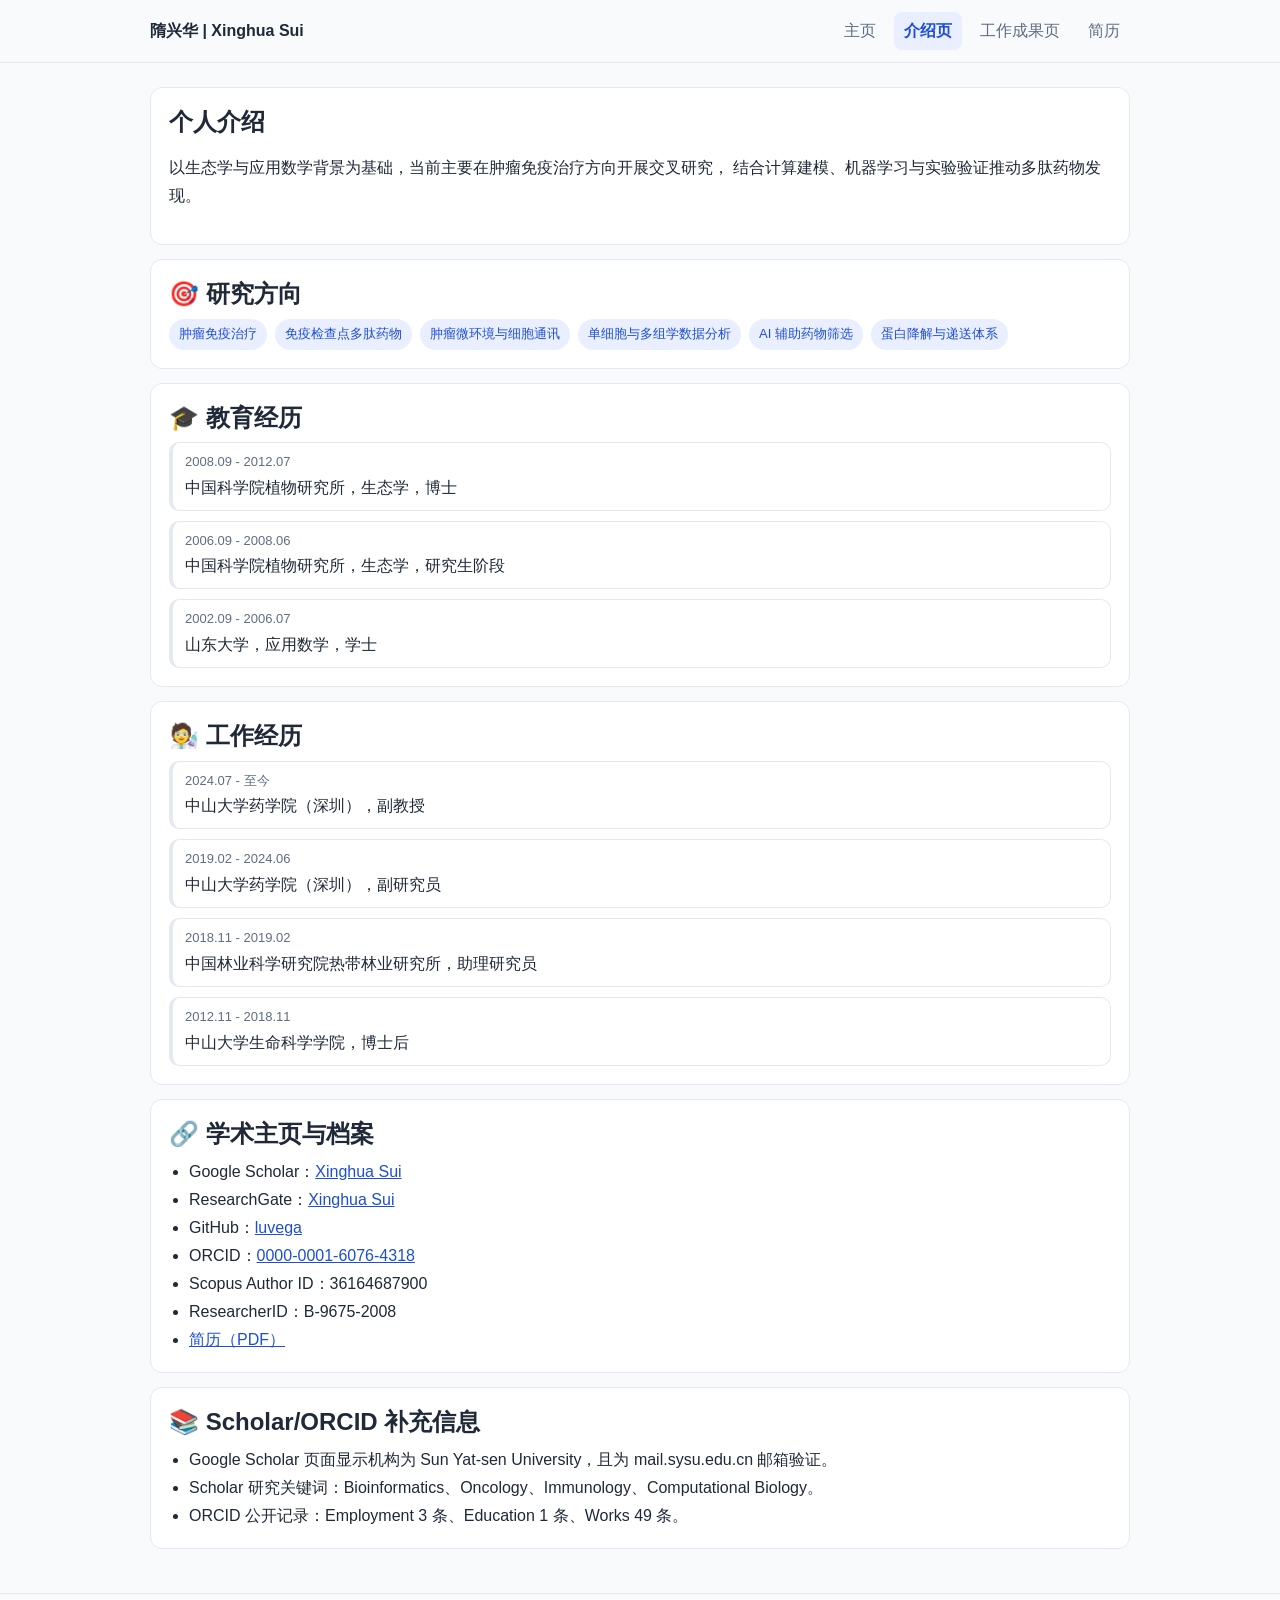
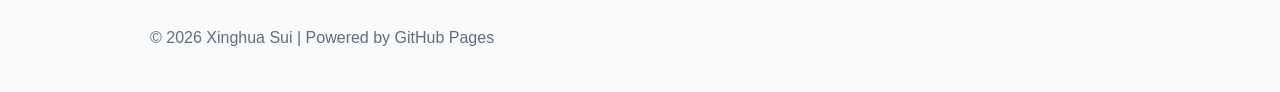
==== about.html @ 60b4a50c "Initial GitHub Pages site for personal academic profile. Includes homepage, about page, works page, " ====
<!doctype html>
<html lang="zh-CN">
  <head>
    <meta charset="UTF-8" />
    <meta name="viewport" content="width=device-width, initial-scale=1.0" />
    <meta name="description" content="隋兴华个人介绍：教育经历、工作经历、研究方向与学术信息。" />
    <title>介绍页 | 隋兴华</title>
    <link rel="stylesheet" href="styles.css" />
  </head>
  <body data-page="about">
    <header class="site-header">
      <div class="container nav-wrap">
        <a class="brand" href="index.html">隋兴华 | Xinghua Sui</a>
        <nav class="site-nav">
          <a href="index.html">主页</a>
          <a href="about.html">介绍页</a>
          <a href="works.html">工作成果页</a>
          <a href="cv.pdf" target="_blank" rel="noopener">简历</a>
        </nav>
      </div>
    </header>

    <main class="container page">
      <section class="section">
        <h1>个人介绍</h1>
        <p>
          以生态学与应用数学背景为基础，当前主要在肿瘤免疫治疗方向开展交叉研究，
          结合计算建模、机器学习与实验验证推动多肽药物发现。
        </p>
      </section>

      <section class="section">
        <h2>🎯 研究方向</h2>
        <div class="chip-list">
          <span class="chip">肿瘤免疫治疗</span>
          <span class="chip">免疫检查点多肽药物</span>
          <span class="chip">肿瘤微环境与细胞通讯</span>
          <span class="chip">单细胞与多组学数据分析</span>
          <span class="chip">AI 辅助药物筛选</span>
          <span class="chip">蛋白降解与递送体系</span>
        </div>
      </section>

      <section class="section">
        <h2>🎓 教育经历</h2>
        <div class="timeline compact">
          <article class="timeline-item">
            <div class="meta">2008.09 - 2012.07</div>
            <div>中国科学院植物研究所，生态学，博士</div>
          </article>
          <article class="timeline-item">
            <div class="meta">2006.09 - 2008.06</div>
            <div>中国科学院植物研究所，生态学，研究生阶段</div>
          </article>
          <article class="timeline-item">
            <div class="meta">2002.09 - 2006.07</div>
            <div>山东大学，应用数学，学士</div>
          </article>
        </div>
      </section>

      <section class="section">
        <h2>🧑‍🔬 工作经历</h2>
        <div class="timeline compact">
          <article class="timeline-item">
            <div class="meta">2024.07 - 至今</div>
            <div>中山大学药学院（深圳），副教授</div>
          </article>
          <article class="timeline-item">
            <div class="meta">2019.02 - 2024.06</div>
            <div>中山大学药学院（深圳），副研究员</div>
          </article>
          <article class="timeline-item">
            <div class="meta">2018.11 - 2019.02</div>
            <div>中国林业科学研究院热带林业研究所，助理研究员</div>
          </article>
          <article class="timeline-item">
            <div class="meta">2012.11 - 2018.11</div>
            <div>中山大学生命科学学院，博士后</div>
          </article>
        </div>
      </section>

      <section class="section">
        <h2>🔗 学术主页与档案</h2>
        <ul class="plain-list" id="profile-links">
          <li><a href="cv.pdf" target="_blank" rel="noopener">简历（PDF）</a></li>
        </ul>
      </section>

      <section class="section">
        <h2>📚 Scholar/ORCID 补充信息</h2>
        <ul class="plain-list" id="academic-summary-list"></ul>
      </section>
    </main>

    <footer class="site-footer">
      <div class="container">
        <p>© <span id="year"></span> Xinghua Sui | Powered by GitHub Pages</p>
      </div>
    </footer>

    <script src="script.js"></script>
  </body>
</html>
---- styles.css ----
:root {
  --bg: #f9fafc;
  --text: #1f2937;
  --muted: #5f6d83;
  --line: #e4e9f1;
  --brand: #1d4ed8;
  --brand-soft: #e9efff;
  --max: 980px;
}

* {
  box-sizing: border-box;
}

body {
  margin: 0;
  color: var(--text);
  background: var(--bg);
  font-family: "Segoe UI", "PingFang SC", "Microsoft YaHei", sans-serif;
  line-height: 1.75;
}

a {
  color: var(--brand);
}

.container {
  width: min(var(--max), 92vw);
  margin: 0 auto;
}

.site-header {
  position: sticky;
  top: 0;
  z-index: 20;
  background: rgba(249, 250, 252, 0.96);
  border-bottom: 1px solid var(--line);
}

.nav-wrap {
  padding: 12px 0;
  display: flex;
  align-items: center;
  justify-content: space-between;
  gap: 16px;
}

.brand {
  font-weight: 700;
  color: var(--text);
  text-decoration: none;
  white-space: nowrap;
}

.site-nav {
  display: flex;
  flex-wrap: wrap;
  gap: 8px;
}

.site-nav a {
  text-decoration: none;
  color: var(--muted);
  padding: 5px 10px;
  border-radius: 8px;
}

body[data-page="home"] .site-nav a[href="index.html"],
body[data-page="about"] .site-nav a[href="about.html"],
body[data-page="works"] .site-nav a[href="works.html"] {
  color: var(--brand);
  background: var(--brand-soft);
  font-weight: 600;
}

.page {
  padding: 24px 0 30px;
}

.section {
  background: #fff;
  border: 1px solid var(--line);
  border-radius: 12px;
  padding: 18px;
  margin-bottom: 14px;
}

h1,
h2 {
  margin: 0 0 8px;
  line-height: 1.35;
}

.muted {
  margin: 0;
  color: var(--muted);
}

.profile-block {
  background: #fff;
  border: 1px solid var(--line);
  border-radius: 12px;
  padding: 18px;
  margin-bottom: 14px;
  display: grid;
  grid-template-columns: 160px 1fr;
  gap: 16px;
  align-items: center;
}

.profile-photo img {
  width: 100%;
  border-radius: 10px;
  border: 1px solid var(--line);
}

.profile-text p {
  margin: 0 0 8px;
}

.link-row {
  display: flex;
  flex-wrap: wrap;
  gap: 14px;
}

.timeline {
  display: grid;
  gap: 10px;
}

.timeline-item {
  border-left: 4px solid var(--brand);
  background: #fff;
  border: 1px solid var(--line);
  border-left-width: 4px;
  border-radius: 10px;
  padding: 10px 12px;
}

.timeline-item .meta {
  font-size: 13px;
  color: var(--muted);
}

.timeline.compact .timeline-item {
  padding: 8px 12px;
}

.stats-grid {
  display: grid;
  grid-template-columns: repeat(2, minmax(0, 1fr));
  gap: 10px;
}

.stats-grid article {
  border: 1px solid var(--line);
  border-radius: 10px;
  padding: 12px;
  background: #fff;
  display: grid;
  gap: 4px;
}

.stats-grid strong {
  font-size: 22px;
  line-height: 1.2;
}

.stats-grid span {
  color: var(--muted);
  font-size: 14px;
}

.chip-list {
  display: flex;
  flex-wrap: wrap;
  gap: 8px;
}

.chip {
  padding: 4px 10px;
  border-radius: 999px;
  font-size: 13px;
  color: var(--brand);
  background: var(--brand-soft);
}

.plain-list {
  margin: 0;
  padding-left: 20px;
}

.paper-list,
.repo-grid,
.yearly-bars {
  display: grid;
  gap: 10px;
}

.paper-item,
.repo-item {
  border: 1px solid var(--line);
  border-radius: 10px;
  background: #fff;
  padding: 10px 12px;
}

.paper-item .year,
.repo-item .meta {
  color: var(--muted);
  font-size: 13px;
}

.bar-row {
  display: grid;
  grid-template-columns: 60px 1fr 56px;
  gap: 8px;
  align-items: center;
}

.bar {
  width: 100%;
  height: 10px;
  border-radius: 999px;
  background: #eef2f8;
  overflow: hidden;
}

.bar > span {
  display: block;
  height: 100%;
  background: linear-gradient(90deg, #3b82f6, #1d4ed8);
}

.site-footer {
  border-top: 1px solid var(--line);
  color: var(--muted);
  padding: 14px 0 24px;
}

@media (max-width: 760px) {
  .profile-block {
    grid-template-columns: 1fr;
  }

  .profile-photo img {
    max-width: 180px;
  }

  .stats-grid {
    grid-template-columns: 1fr;
  }
}
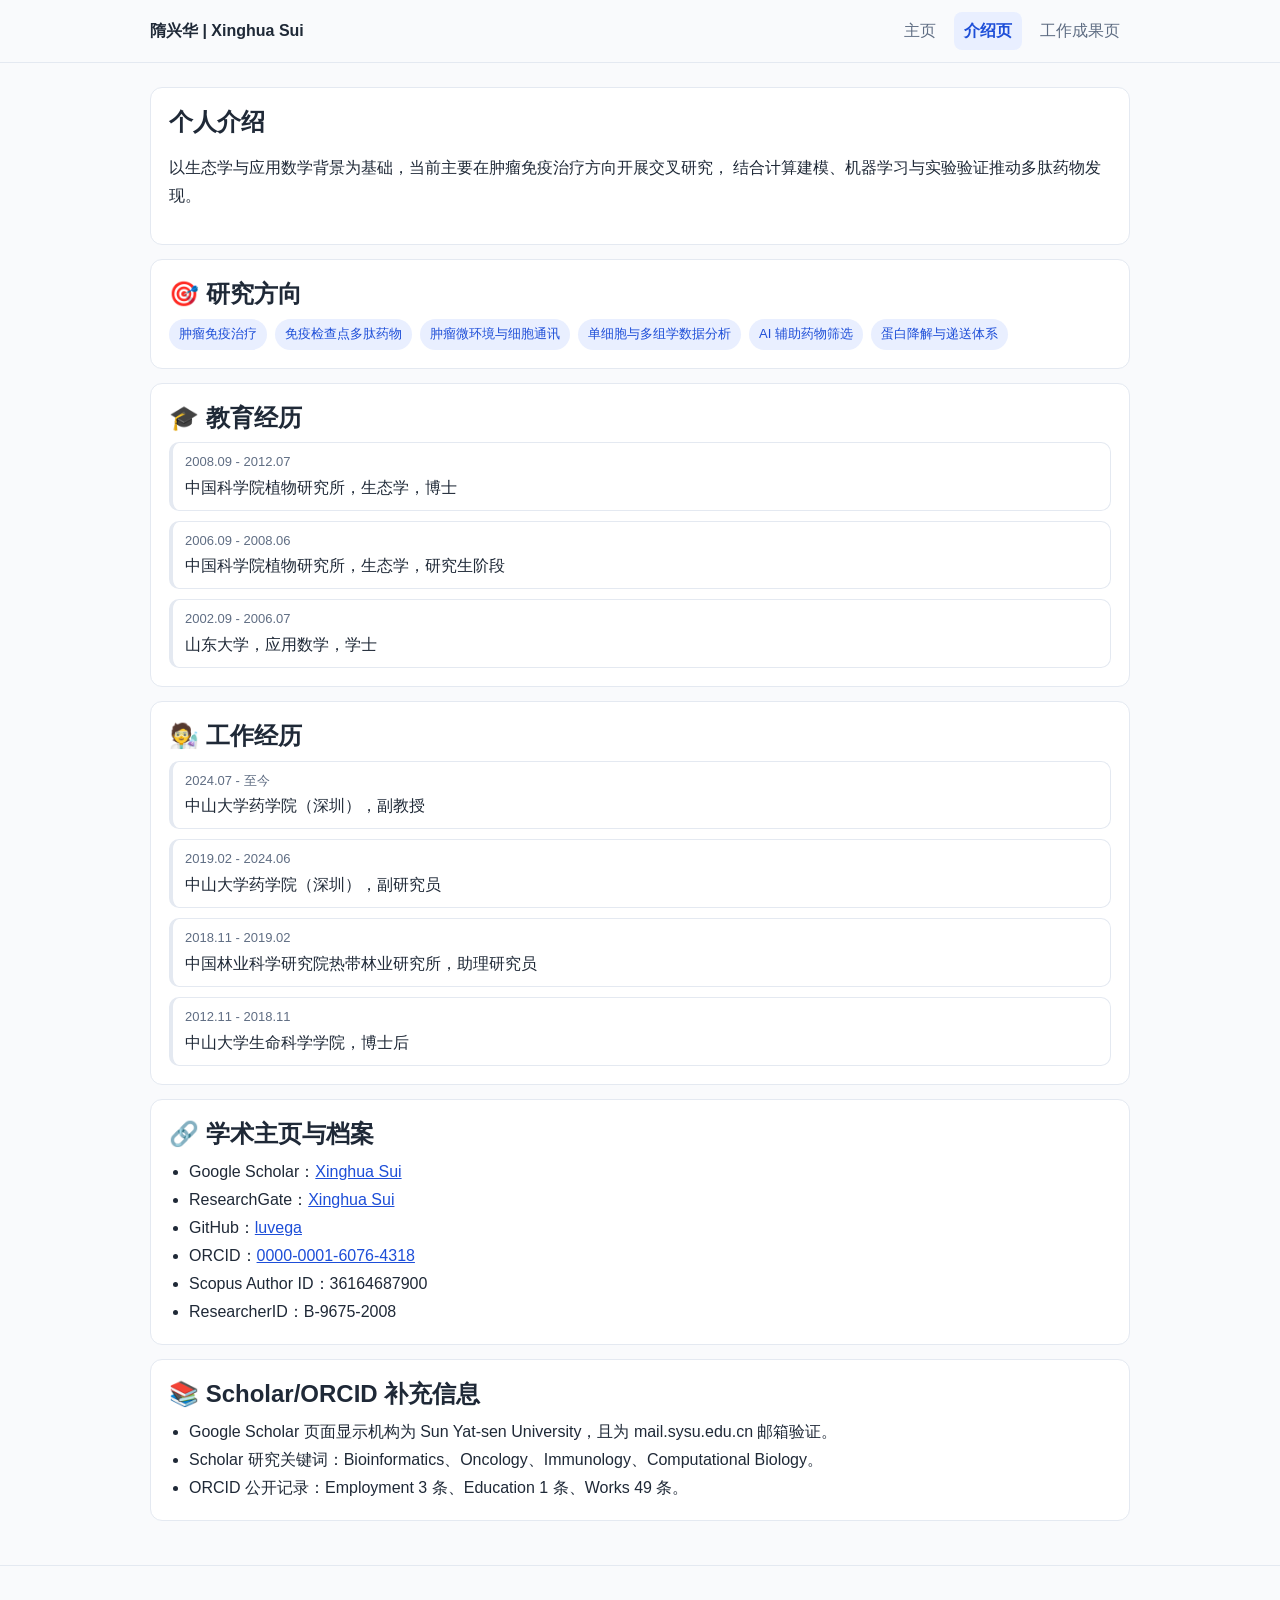
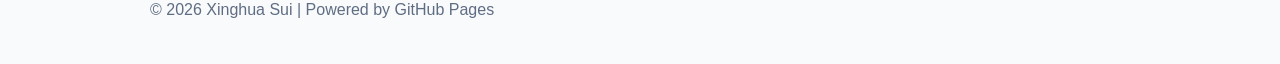
==== commit a148d7ce: "Remove resume links and remove cv.pdf from published site. The site now only keeps academic-profile " ====
--- a/about.html
+++ b/about.html
@@ -15,7 +15,6 @@
           <a href="index.html">主页</a>
           <a href="about.html">介绍页</a>
           <a href="works.html">工作成果页</a>
-          <a href="cv.pdf" target="_blank" rel="noopener">简历</a>
         </nav>
       </div>
     </header>
@@ -83,9 +82,7 @@
 
       <section class="section">
         <h2>🔗 学术主页与档案</h2>
-        <ul class="plain-list" id="profile-links">
-          <li><a href="cv.pdf" target="_blank" rel="noopener">简历（PDF）</a></li>
-        </ul>
+        <ul class="plain-list" id="profile-links"></ul>
       </section>
 
       <section class="section">
